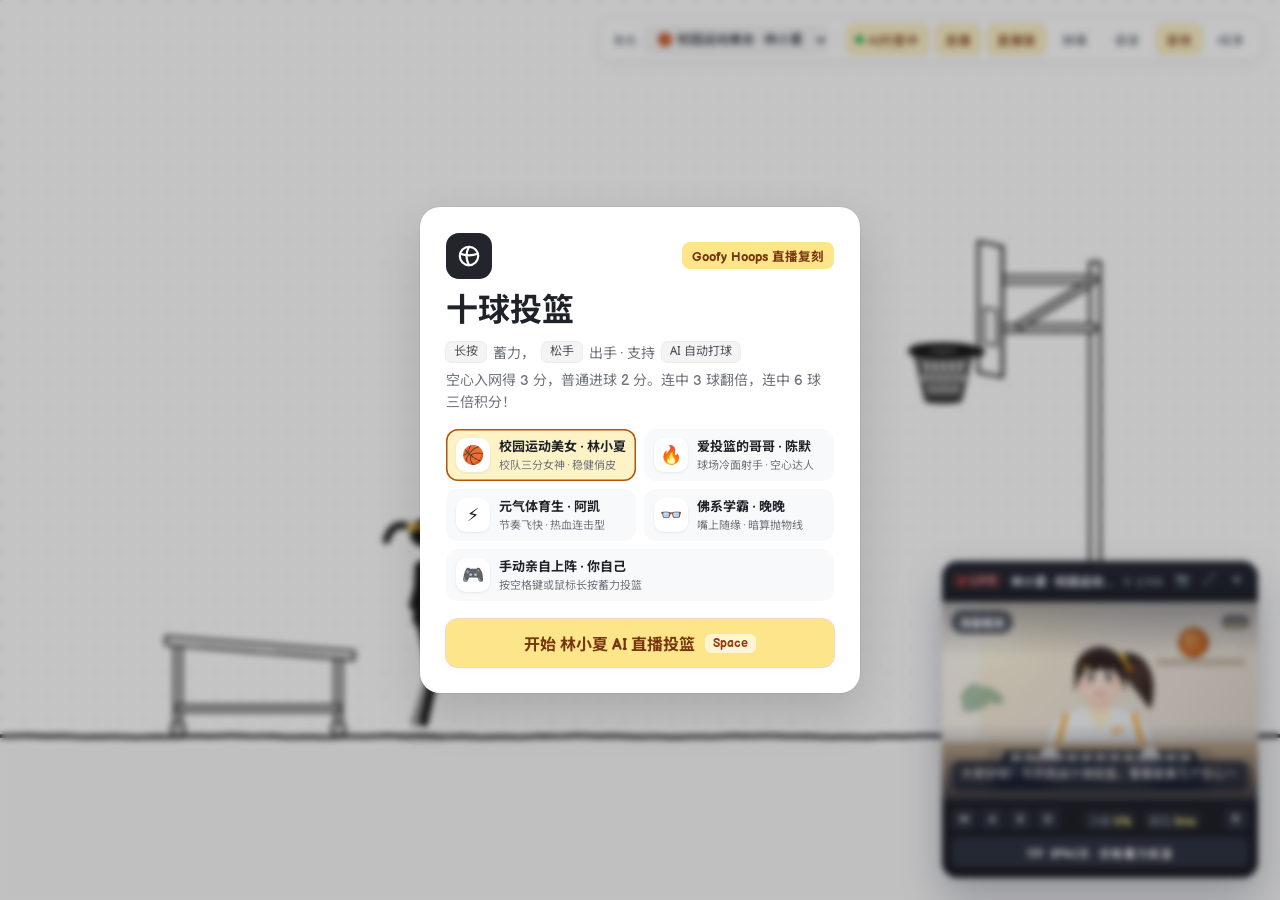
==== index.html @ b35b6730 "feat: add Ten Balls AI Live Studio basketball game remake" ====
<!doctype html>
<html lang="zh-CN">
<head>
<meta charset="utf-8">
<meta name="viewport" content="width=device-width,initial-scale=1,maximum-scale=1,user-scalable=no,viewport-fit=cover">
<title>十球投篮 · AI 直播间版 (Goofy Hoops Studio)</title>
<meta name="description" content="复刻 Goofy Fish Ten Balls 投篮游戏，内置校园运动美女、爱投篮的哥哥等 AI 角色自动游玩投篮，搭配直播小窗、键盘操作模拟与弹幕互动。">
<link rel="preconnect" href="https://fonts.googleapis.com">
<link rel="preconnect" href="https://fonts.gstatic.com" crossorigin>
<link href="https://fonts.googleapis.com/css2?family=Balsamiq+Sans:wght@400;700&family=Noto+Sans+SC:wght@400;500;700;900&display=swap" rel="stylesheet">
<link rel="stylesheet" href="styles.css">
</head>
<body>
<canvas id="gameCanvas" aria-label="十球投篮游戏画布"></canvas>

<!-- 弹幕层 -->
<div id="danmakuLayer" aria-hidden="true"></div>

<!-- 左上角计分板（致敬 Goofy Fish Ten Balls 极简手绘风格） -->
<header id="hud" class="hidden">
  <div class="board panel">
    <div class="tally">
      <div class="stat">
        <div id="score">0</div>
        <div class="label">得分</div>
      </div>
      <div class="stat">
        <div id="best">0</div>
        <div class="label">最高分</div>
      </div>
      <div class="stat stat-persona">
        <div id="hudPersonaName">林小夏</div>
        <div class="label" id="hudModeTag">AI 自动投篮</div>
      </div>
    </div>
    <div class="ballrow">
      <div id="tracker"></div>
      <div class="ballrow-meta">
        <span class="label" id="ballLabel">第 1 / 10 球</span>
        <span class="label" id="aiTargetHint"></span>
      </div>
    </div>
  </div>
  <div id="streak"></div>
</header>

<!-- 顶部右侧 直播与角色控制条 -->
<nav id="topControls" aria-label="直播与角色控制">
  <div class="control-pill panel">
    <label class="ctrl-group" title="切换场上角色 / AI人格">
      <span class="ctrl-label">角色</span>
      <select id="personaSelect" aria-label="选择角色">
        <option value="campus_girl">🏀 校园运动美女 · 林小夏</option>
        <option value="basketball_bro">🔥 爱投篮的哥哥 · 陈默</option>
        <option value="sports_boy">⚡ 元气体育生 · 阿凯</option>
        <option value="chill_scholar">👓 佛系学霸 · 晚晚</option>
        <option value="human">🎮 我自己玩（手动）</option>
      </select>
    </label>
    <div class="ctrl-divider"></div>
    <button class="ctrl-btn active" id="btnAutoPlay" title="切换 AI 自动游玩 / 手动接管">
      <span class="dot-ind"></span>
      <span id="autoPlayText">AI托管中</span>
    </button>
    <button class="ctrl-btn active" id="btnAutoLoop" title="一轮结束后自动开启下一轮（适合直播挂机）">
      连播
    </button>
    <button class="ctrl-btn active" id="btnPipToggle" title="显示/隐藏主播直播小窗">
      直播窗
    </button>
    <button class="ctrl-btn" id="btnDanmakuToggle" title="开启/关闭弹幕聊天">
      弹幕
    </button>
    <button class="ctrl-btn" id="btnTtsToggle" title="开启/关闭主播语音播报">
      语音
    </button>
    <button class="ctrl-btn active" id="btnSoundToggle" title="开启/关闭游戏与机械键盘音效">
      音效
    </button>
    <button class="ctrl-btn" id="btnStreamMode" title="一键进入/退出 OBS 纯净直播布局">
      纯净
    </button>
  </div>
</nav>

<!-- 底部操作提示 -->
<div id="hint" class="hidden">
  <span id="hintText">长按蓄力，松手投篮</span>
  <span class="kbd-only">或按</span>
  <kbd class="kbd-only">Space</kbd>
</div>

<!-- 主播直播小窗（可拖拽、可调大小，显示校园运动真人美女操作键盘模拟玩游戏） -->
<aside id="streamerPip" class="pip-window" aria-label="AI主播直播小窗">
  <div class="pip-header" id="pipDragHandle">
    <div class="pip-live-badge">
      <span class="live-dot"></span>
      <span>LIVE</span>
    </div>
    <div class="pip-title-wrap">
      <span class="pip-name" id="pipName">林小夏 · 校园运动直播间</span>
      <span class="pip-viewers" id="pipViewers">👁 2,418</span>
    </div>
    <div class="pip-actions">
      <button class="pip-icon-btn" id="pipUploadBtn" title="上传自定义真人主播照片">📷</button>
      <button class="pip-icon-btn" id="pipSizeBtn" title="切换小窗大小">⤢</button>
      <button class="pip-icon-btn" id="pipCloseBtn" title="收起小窗">✕</button>
    </div>
    <input type="file" id="pipPhotoInput" accept="image/*" hidden>
  </div>

  <!-- 摄像头画面区域 -->
  <div class="pip-viewport" id="pipViewport">
    <!-- 实时照片层（多表情/动作帧切换） -->
    <div class="cam-stage" id="camStage" data-state="idle">
      <img id="camImgIdle" class="cam-frame active" alt="主播待机操作键盘画面">
      <img id="camImgPress" class="cam-frame" alt="主播专注按空格蓄力画面">
      <img id="camImgCheer" class="cam-frame" alt="主播进球欢呼画面">
      <img id="camImgMiss" class="cam-frame" alt="主播失误表情画面">
      <!-- 当图片加载中或用户切换无图角色时的实时高精度拟真摄像头画布 -->
      <canvas id="camFallbackCanvas" class="cam-fallback"></canvas>

      <!-- 镜头自然景深微光 & 顶部状态条 -->
      <div class="cam-vignette"></div>
      <div class="cam-top-overlay">
        <span class="cam-status-chip" id="camActionChip">准备瞄准</span>
        <div class="audio-bars" id="audioBars" aria-hidden="true">
          <span></span><span></span><span></span><span></span>
        </div>
      </div>

      <!-- 主播实时字幕气泡 -->
      <div class="cam-subtitle" id="camSubtitle">
        大家好呀！今天挑战十球投篮，看看能拿几个空心～
      </div>
    </div>
  </div>

  <!-- 迷你机械键盘实况显示器（同步显示主播按压空格键操作） -->
  <div class="pip-keyboard-deck">
    <div class="kb-top-row">
      <div class="kb-cluster">
        <span class="mini-key" id="mkW">W</span>
        <span class="mini-key" id="mkA">A</span>
        <span class="mini-key" id="mkS">S</span>
        <span class="mini-key" id="mkD">D</span>
      </div>
      <div class="kb-telemetry">
        <span class="kb-meter-pill">
          力度 <strong id="kbPowerVal">0%</strong>
        </span>
        <span class="kb-meter-pill">
          按压 <strong id="kbHoldVal">0ms</strong>
        </span>
      </div>
      <span class="mini-key mini-key-r" id="mkR" title="重开快捷键">R</span>
    </div>

    <div class="kb-space-wrap">
      <div class="mini-spacebar" id="mkSpace">
        <div class="space-fill" id="kbSpaceFill"></div>
        <div class="space-label">
          <span class="space-icon">⌨</span>
          <span id="kbSpaceText">SPACE · 空格蓄力投篮</span>
        </div>
      </div>
    </div>
  </div>
</aside>

<!-- 直播间弹幕聊天面板（可展开/收起） -->
<section id="chatPanel" class="chat-panel panel collapsed" aria-label="直播间弹幕互动">
  <div class="chat-header">
    <span>💬 直播间互动</span>
    <span class="chat-count" id="chatHotTag">热度 9.8w</span>
  </div>
  <div class="chat-messages" id="chatMessages"></div>
  <form class="chat-form" id="chatForm">
    <input type="text" id="chatInput" placeholder="发条弹幕给主播打气..." maxlength="40" autocomplete="off">
    <button type="submit">发送</button>
  </form>
</section>

<!-- 纯净模式下右上角低调退出按钮 -->
<button id="exitStreamBtn" class="panel" title="退出纯净直播模式">退出纯净模式</button>

<!-- 开始 / 结算弹窗 -->
<div id="overlay" class="on">
  <div class="card show" id="startCard">
    <div class="card-head-row">
      <div class="logo">
        <svg viewBox="0 0 24 24" fill="none" stroke="#fff" stroke-width="2" stroke-linecap="round">
          <circle cx="12" cy="12" r="8.5"/>
          <path d="M3.8 10c5.2 1.8 11.2 1.8 16.4 0"/>
          <path d="M12 3.5c-2.8 5.2-2.8 11.8 0 17"/>
        </svg>
      </div>
      <span class="chip">Goofy Hoops 直播复刻</span>
    </div>
    <h1 class="title">十球投篮</h1>
    <div class="keys"><kbd>长按</kbd> 蓄力，<kbd>松手</kbd> 出手 · 支持 <kbd>AI 自动打球</kbd></div>
    <p class="tag">空心入网得 3 分，普通进球 2 分。连中 3 球翻倍，连中 6 球三倍积分！</p>

    <div class="persona-grid" id="startPersonaGrid"></div>

    <div class="actions">
      <button class="btn primary" id="playBtn">
        <span id="playBtnText">开始 AI 直播投篮</span>
        <kbd class="kbd-only">Space</kbd>
      </button>
    </div>
    <div class="foot" id="startFoot"></div>
  </div>

  <div class="card" id="endCard">
    <div class="row">
      <div class="label" id="endRoundTitle">本轮结束</div>
      <span class="chip" id="endChip" style="display:none">新纪录</span>
    </div>
    <div class="result">
      <div>
        <span id="endScore">0</span>
        <div class="label">总得分</div>
      </div>
      <div>
        <div id="stAcc">0%</div>
        <div class="label">命中率</div>
      </div>
      <div>
        <div id="stSwish">0</div>
        <div class="label">空心</div>
      </div>
    </div>
    <div class="shots" id="endShots"></div>
    <div class="end-comment" id="endComment"></div>
    <div class="actions">
      <button class="btn primary" id="againBtn">
        <span id="againBtnText">再来一轮</span>
        <kbd class="kbd-only">Space</kbd>
      </button>
      <button class="btn ghost" id="shareBtn" aria-label="下载战绩海报" title="下载战绩海报">
        <svg viewBox="0 0 24 24" fill="none" stroke="currentColor" stroke-width="2" stroke-linecap="round" stroke-linejoin="round">
          <path d="M12 3v12"/><path d="m7 10 5 5 5-5"/><path d="M5 21h14"/>
        </svg>
      </button>
    </div>
    <div class="foot" id="endFoot"></div>
  </div>
</div>

<div id="toast"></div>

<script type="module" src="js/main.js"></script>
</body>
</html>
---- styles.css ----
:root {
  --paper: #ffffff;
  --card: #ffffff;
  --ink: #1f2329;
  --muted: #6e737b;
  --soft: #9ca3af;
  --faint: #d4d4d4;
  --line: #ededed;
  --dot: rgba(31, 41, 55, 0.13);
  --chip: #f4f4f5;
  --ring: rgba(0, 0, 0, 0.07);
  --butter: #fde68a;
  --butter-hi: #fcd34d;
  --butter-soft: #fef3c7;
  --umber: #78350f;
  --amber: #b45309;
  --live-red: #ef4444;
  --pip-bg: #15171c;
  --pip-surface: #1e2128;
  --pip-border: rgba(255, 255, 255, 0.1);
  --font: 'Balsamiq Sans', 'Noto Sans SC', ui-rounded, system-ui, -apple-system, sans-serif;
}

* {
  box-sizing: border-box;
}

html, body {
  margin: 0;
  height: 100%;
  color: var(--ink);
  overflow: hidden;
  background-color: var(--paper);
  background-image: radial-gradient(circle, var(--dot) 0.85px, transparent 1px);
  background-size: 24px 24px;
  background-position: 12px 12px;
  touch-action: none;
  user-select: none;
  -webkit-user-select: none;
  -webkit-tap-highlight-color: transparent;
  font-family: var(--font);
  font-weight: 400;
}

h1, b, strong {
  font-weight: 700;
}

#gameCanvas {
  position: fixed;
  inset: 0;
  width: 100%;
  height: 100%;
  display: block;
  cursor: pointer;
}

button, select, input {
  font: inherit;
  color: inherit;
  border: 0;
  background: none;
  outline: none;
}

button {
  cursor: pointer;
  padding: 0;
}

.panel {
  background: rgba(255, 255, 255, 0.94);
  backdrop-filter: blur(10px);
  -webkit-backdrop-filter: blur(10px);
  border-radius: 14px;
  box-shadow: 0 0 0 1px var(--ring), 0 4px 14px rgba(0, 0, 0, 0.05), 0 1px 2px rgba(0, 0, 0, 0.03);
}

.label {
  font-size: 12.5px;
  color: var(--muted);
  line-height: 1.25;
}

/* ==================== HUD ==================== */
#hud {
  position: fixed;
  left: 0;
  top: 0;
  z-index: 8;
  padding: calc(env(safe-area-inset-top, 0px) + 18px) 0 0 max(18px, env(safe-area-inset-left, 0px));
  display: flex;
  flex-direction: column;
  align-items: flex-start;
  gap: 10px;
  pointer-events: none;
  transition: opacity 0.35s ease;
}

#hud.hidden {
  opacity: 0;
}

.board {
  padding: 14px 18px;
  display: grid;
  gap: 12px;
}

.tally {
  display: flex;
  align-items: flex-end;
  gap: 24px;
}

.stat .label {
  margin-top: 5px;
}

#score {
  font-size: 44px;
  font-weight: 700;
  line-height: 0.85;
  font-variant-numeric: tabular-nums;
  display: inline-block;
  transform-origin: left bottom;
}

#score.bump {
  animation: bump 0.35s ease;
}

@keyframes bump {
  0% { transform: scale(1); }
  35% { transform: scale(1.14); }
  100% { transform: scale(1); }
}

#best {
  font-size: 22px;
  font-weight: 700;
  line-height: 1;
  font-variant-numeric: tabular-nums;
  color: var(--muted);
}

.stat-persona {
  padding-left: 16px;
  border-left: 1px solid var(--line);
}

#hudPersonaName {
  font-size: 16px;
  font-weight: 700;
  line-height: 1.1;
  color: var(--ink);
}

.ballrow {
  display: grid;
  gap: 7px;
  padding-top: 11px;
  border-top: 1px solid var(--line);
}

.ballrow-meta {
  display: flex;
  justify-content: space-between;
  align-items: center;
  gap: 12px;
}

#tracker {
  display: flex;
  gap: 7px;
}

.dot {
  width: 15px;
  height: 15px;
  border-radius: 50%;
  border: 1.5px solid var(--faint);
  position: relative;
  transition: background 0.2s, border-color 0.2s, transform 0.2s;
}

.dot.next {
  border-color: var(--ink);
  animation: pulse 1.2s ease-in-out infinite;
}

.dot.fly {
  background: var(--faint);
  border-color: var(--faint);
}

.dot.made {
  background: var(--ink);
  border-color: var(--ink);
}

.dot.swish {
  background: var(--butter-hi);
  border-color: var(--amber);
}

.dot.miss {
  border-color: #e4e4e4;
}

.dot.miss::after {
  content: '';
  position: absolute;
  left: 50%;
  top: 50%;
  width: 9px;
  height: 1.5px;
  background: var(--faint);
  transform: translate(-50%, -50%) rotate(-45deg);
  border-radius: 2px;
}

@keyframes pulse {
  50% { transform: scale(1.22); }
}

#ballLabel {
  font-variant-numeric: tabular-nums;
}

#aiTargetHint {
  color: var(--amber);
  font-size: 11.5px;
}

#streak {
  font-size: 13.5px;
  font-weight: 700;
  color: var(--amber);
  background: var(--butter-soft);
  border-radius: 9px;
  padding: 5px 11px;
  box-shadow: 0 0 0 1px rgba(180, 83, 9, 0.16);
  white-space: nowrap;
  opacity: 0;
  transform: translateY(-4px);
  transition: opacity 0.25s, transform 0.25s;
}

#streak.on {
  opacity: 1;
  transform: none;
}

/* ==================== Top Control Bar ==================== */
#topControls {
  position: fixed;
  top: calc(env(safe-area-inset-top, 0px) + 18px);
  right: max(18px, env(safe-area-inset-right, 0px));
  z-index: 15;
  transition: opacity 0.3s, transform 0.3s;
}

.control-pill {
  display: flex;
  align-items: center;
  gap: 6px;
  padding: 6px 8px;
  flex-wrap: wrap;
  max-width: calc(100vw - 36px);
}

.ctrl-group {
  display: inline-flex;
  align-items: center;
  gap: 6px;
  padding-left: 6px;
}

.ctrl-label {
  font-size: 12px;
  color: var(--muted);
}

#personaSelect {
  background: var(--chip);
  border-radius: 8px;
  padding: 6px 10px;
  font-size: 13px;
  font-weight: 500;
  cursor: pointer;
  max-width: 200px;
  transition: background 0.15s;
}

#personaSelect:hover {
  background: #eaecef;
}

.ctrl-divider {
  width: 1px;
  height: 20px;
  background: var(--line);
  margin: 0 2px;
}

.ctrl-btn {
  display: inline-flex;
  align-items: center;
  gap: 5px;
  height: 31px;
  padding: 0 10px;
  border-radius: 8px;
  font-size: 12.5px;
  font-weight: 500;
  color: var(--muted);
  background: transparent;
  transition: background 0.16s, color 0.16s, transform 0.12s;
}

.ctrl-btn:hover {
  background: var(--chip);
  color: var(--ink);
}

.ctrl-btn:active {
  transform: scale(0.96);
}

.ctrl-btn.active {
  background: var(--butter-soft);
  color: var(--umber);
  box-shadow: inset 0 0 0 1px rgba(180, 83, 9, 0.18);
}

.dot-ind {
  width: 7px;
  height: 7px;
  border-radius: 50%;
  background: var(--soft);
}

.ctrl-btn.active .dot-ind {
  background: #16a34a;
  box-shadow: 0 0 0 3px rgba(22, 163, 74, 0.18);
}

/* ==================== Streamer Webcam PiP ==================== */
.pip-window {
  position: fixed;
  right: 22px;
  bottom: 22px;
  width: 316px;
  z-index: 18;
  border-radius: 16px;
  background: var(--pip-bg);
  color: #f8fafc;
  box-shadow: 0 18px 42px rgba(15, 23, 42, 0.28), 0 0 0 1px rgba(255, 255, 255, 0.08);
  overflow: hidden;
  transition: width 0.24s cubic-bezier(0.2, 0.9, 0.3, 1), opacity 0.25s, transform 0.25s;
}

.pip-window.size-sm {
  width: 256px;
}

.pip-window.size-lg {
  width: 386px;
}

.pip-window.hidden {
  opacity: 0;
  pointer-events: none;
  transform: translateY(18px) scale(0.96);
}

.pip-header {
  display: flex;
  align-items: center;
  gap: 8px;
  padding: 8px 10px;
  background: linear-gradient(180deg, #21252e 0%, #191c24 100%);
  border-bottom: 1px solid var(--pip-border);
  cursor: grab;
}

.pip-header:active {
  cursor: grabbing;
}

.pip-live-badge {
  display: inline-flex;
  align-items: center;
  gap: 5px;
  padding: 2px 7px;
  border-radius: 6px;
  background: rgba(239, 68, 68, 0.18);
  color: #fca5a5;
  font-size: 10.5px;
  font-weight: 700;
  letter-spacing: 0.6px;
  flex: none;
}

.live-dot {
  width: 6px;
  height: 6px;
  border-radius: 50%;
  background: var(--live-red);
  animation: liveBlink 1.4s ease-in-out infinite;
}

@keyframes liveBlink {
  0%, 100% { opacity: 1; }
  50% { opacity: 0.3; }
}

.pip-title-wrap {
  display: flex;
  align-items: baseline;
  justify-content: space-between;
  gap: 6px;
  min-width: 0;
  flex: 1;
}

.pip-name {
  font-size: 12px;
  font-weight: 700;
  color: #f1f5f9;
  white-space: nowrap;
  overflow: hidden;
  text-overflow: ellipsis;
}

.pip-viewers {
  font-size: 11px;
  color: #94a3b8;
  font-variant-numeric: tabular-nums;
  flex: none;
}

.pip-actions {
  display: flex;
  align-items: center;
  gap: 3px;
}

.pip-icon-btn {
  width: 24px;
  height: 24px;
  border-radius: 6px;
  display: grid;
  place-items: center;
  font-size: 12px;
  color: #cbd5e1;
  transition: background 0.15s, color 0.15s;
}

.pip-icon-btn:hover {
  background: rgba(255, 255, 255, 0.12);
  color: #ffffff;
}

.pip-viewport {
  position: relative;
  width: 100%;
  aspect-ratio: 16 / 10;
  background: #0f1117;
  overflow: hidden;
}

.cam-stage {
  position: relative;
  width: 100%;
  height: 100%;
  overflow: hidden;
  transform-origin: center 55%;
  transition: transform 0.24s cubic-bezier(0.22, 1, 0.36, 1), filter 0.2s;
}

/* Webcam natural subtle motions per action state */
.cam-stage[data-state="idle"] {
  animation: camBreathe 3.8s ease-in-out infinite;
}

.cam-stage[data-state="press"] {
  transform: scale(1.045) translateY(3px);
  filter: contrast(1.03) saturate(1.04);
}

.cam-stage[data-state="cheer"] {
  animation: camCheer 0.55s ease-out;
  filter: brightness(1.06) saturate(1.08);
}

.cam-stage[data-state="miss"] {
  animation: camOops 0.45s ease-out;
}

@keyframes camBreathe {
  0%, 100% { transform: scale(1.01) translateY(0px); }
  50% { transform: scale(1.022) translateY(-1.8px); }
}

@keyframes camCheer {
  0% { transform: scale(1.03) translateY(0); }
  35% { transform: scale(1.07) translateY(-5px); }
  70% { transform: scale(1.02) translateY(1px); }
  100% { transform: scale(1.03) translateY(0); }
}

@keyframes camOops {
  0% { transform: translateX(0) rotate(0deg); }
  25% { transform: translateX(-4px) rotate(-0.8deg); }
  65% { transform: translateX(3px) rotate(0.6deg); }
  100% { transform: translateX(0) rotate(0deg); }
}

.cam-frame {
  position: absolute;
  inset: 0;
  width: 100%;
  height: 100%;
  object-fit: cover;
  object-position: center 22%;
  opacity: 0;
  transition: opacity 0.2s ease;
  pointer-events: none;
}

.cam-frame.active {
  opacity: 1;
}

.cam-fallback {
  position: absolute;
  inset: 0;
  width: 100%;
  height: 100%;
  display: block;
}

.cam-stage.has-photo .cam-fallback {
  display: none;
}

.cam-vignette {
  position: absolute;
  inset: 0;
  background:
    linear-gradient(180deg, rgba(15, 23, 42, 0.36) 0%, transparent 28%, transparent 62%, rgba(15, 23, 42, 0.78) 100%);
  pointer-events: none;
}

.cam-top-overlay {
  position: absolute;
  top: 8px;
  left: 9px;
  right: 9px;
  display: flex;
  align-items: center;
  justify-content: space-between;
  pointer-events: none;
}

.cam-status-chip {
  font-size: 11px;
  font-weight: 700;
  padding: 3px 8px;
  border-radius: 999px;
  background: rgba(15, 23, 42, 0.65);
  backdrop-filter: blur(6px);
  color: #f8fafc;
  border: 1px solid rgba(255, 255, 255, 0.14);
  transition: background 0.2s, color 0.2s;
}

.cam-status-chip.holding {
  background: rgba(252, 211, 77, 0.92);
  color: #451a03;
  border-color: rgba(245, 158, 11, 0.5);
}

.cam-status-chip.cheer {
  background: rgba(34, 197, 94, 0.9);
  color: #052e16;
}

.cam-status-chip.miss {
  background: rgba(239, 68, 68, 0.85);
  color: #ffffff;
}

.audio-bars {
  display: flex;
  align-items: flex-end;
  gap: 2.5px;
  height: 14px;
  padding: 2px 5px;
  border-radius: 6px;
  background: rgba(15, 23, 42, 0.52);
}

.audio-bars span {
  width: 2.5px;
  height: 4px;
  border-radius: 2px;
  background: #fcd34d;
  transition: height 0.12s ease;
}

.audio-bars.talking span:nth-child(1) { animation: barEq 0.45s ease-in-out infinite alternate; }
.audio-bars.talking span:nth-child(2) { animation: barEq 0.35s 0.1s ease-in-out infinite alternate; }
.audio-bars.talking span:nth-child(3) { animation: barEq 0.5s 0.05s ease-in-out infinite alternate; }
.audio-bars.talking span:nth-child(4) { animation: barEq 0.4s 0.16s ease-in-out infinite alternate; }

@keyframes barEq {
  from { height: 3px; }
  to { height: 11px; }
}

.cam-subtitle {
  position: absolute;
  left: 9px;
  right: 9px;
  bottom: 8px;
  font-size: 12px;
  line-height: 1.38;
  color: #ffffff;
  background: rgba(15, 23, 42, 0.68);
  backdrop-filter: blur(6px);
  padding: 6px 9px;
  border-radius: 9px;
  border: 1px solid rgba(255, 255, 255, 0.1);
  text-shadow: 0 1px 2px rgba(0, 0, 0, 0.45);
  transition: transform 0.2s ease, opacity 0.2s ease;
}

.cam-subtitle.pop {
  animation: subPop 0.24s ease-out;
}

@keyframes subPop {
  0% { transform: translateY(4px); opacity: 0.5; }
  100% { transform: translateY(0); opacity: 1; }
}

/* ==================== Mechanical Keyboard Deck inside PiP ==================== */
.pip-keyboard-deck {
  padding: 9px 10px 10px;
  background: #181b22;
  border-top: 1px solid var(--pip-border);
  display: grid;
  gap: 7px;
}

.kb-top-row {
  display: flex;
  align-items: center;
  justify-content: space-between;
  gap: 6px;
}

.kb-cluster {
  display: flex;
  gap: 4px;
}

.mini-key {
  min-width: 24px;
  height: 22px;
  padding: 0 5px;
  border-radius: 5px;
  background: #272b36;
  color: #cbd5e1;
  font-size: 10.5px;
  font-weight: 700;
  display: inline-flex;
  align-items: center;
  justify-content: center;
  box-shadow: 0 2px 0 #0f1116, inset 0 1px 0 rgba(255, 255, 255, 0.08);
  transition: transform 0.06s, background 0.08s, box-shadow 0.06s, color 0.08s;
}

.mini-key.pressed {
  transform: translateY(2px);
  background: #fcd34d;
  color: #451a03;
  box-shadow: 0 0 0 #0f1116, 0 0 10px rgba(252, 211, 77, 0.45);
}

.kb-telemetry {
  display: flex;
  align-items: center;
  gap: 6px;
  font-size: 11px;
  color: #94a3b8;
  font-variant-numeric: tabular-nums;
}

.kb-meter-pill {
  background: rgba(255, 255, 255, 0.05);
  padding: 2px 6px;
  border-radius: 5px;
}

.kb-meter-pill strong {
  color: #fde68a;
  font-weight: 700;
}

.kb-space-wrap {
  perspective: 400px;
}

.mini-spacebar {
  position: relative;
  height: 30px;
  border-radius: 7px;
  background: #2a2f3c;
  overflow: hidden;
  box-shadow: 0 3px 0 #0c0e13, inset 0 1px 0 rgba(255, 255, 255, 0.12);
  transition: transform 0.06s ease, box-shadow 0.06s ease, background 0.08s;
  display: flex;
  align-items: center;
  justify-content: center;
}

.mini-spacebar.pressed {
  transform: translateY(3px);
  box-shadow: 0 0 0 #0c0e13, 0 0 14px rgba(252, 211, 77, 0.42);
  background: #353b4a;
}

.space-fill {
  position: absolute;
  left: 0;
  top: 0;
  bottom: 0;
  width: 0%;
  background: linear-gradient(90deg, #f59e0b 0%, #fcd34d 100%);
  opacity: 0.88;
  transition: width 0.04s linear;
}

.space-label {
  position: relative;
  z-index: 1;
  display: flex;
  align-items: center;
  gap: 6px;
  font-size: 11.5px;
  font-weight: 700;
  letter-spacing: 0.4px;
  color: #f8fafc;
  text-shadow: 0 1px 2px rgba(0, 0, 0, 0.45);
}

.mini-spacebar.pressed .space-label {
  color: #ffffff;
}

/* ==================== Danmaku & Chat Panel ==================== */
#danmakuLayer {
  position: fixed;
  inset: 0;
  pointer-events: none;
  overflow: hidden;
  z-index: 7;
}

.dm-item {
  position: absolute;
  left: 100%;
  white-space: nowrap;
  font-size: 15px;
  font-weight: 700;
  color: var(--ink);
  background: rgba(255, 255, 255, 0.85);
  border: 1px solid rgba(31, 35, 41, 0.08);
  padding: 4px 11px;
  border-radius: 999px;
  box-shadow: 0 2px 8px rgba(0, 0, 0, 0.05);
  will-change: transform;
  animation: dmFly linear forwards;
}

.dm-item.hot {
  background: var(--butter-soft);
  color: var(--umber);
  border-color: rgba(180, 83, 9, 0.22);
}

.dm-item.user {
  background: #1f2329;
  color: #fde68a;
  border-color: #1f2329;
}

@keyframes dmFly {
  from { transform: translateX(0); }
  to { transform: translateX(calc(-100vw - 120%)); }
}

.chat-panel {
  position: fixed;
  left: 18px;
  bottom: 18px;
  width: 280px;
  z-index: 14;
  display: flex;
  flex-direction: column;
  overflow: hidden;
  transition: opacity 0.25s, transform 0.25s;
}

.chat-panel.collapsed {
  opacity: 0;
  pointer-events: none;
  transform: translateY(16px);
}

.chat-header {
  display: flex;
  justify-content: space-between;
  align-items: center;
  padding: 9px 12px;
  font-size: 12.5px;
  font-weight: 700;
  border-bottom: 1px solid var(--line);
}

.chat-count {
  font-size: 11px;
  font-weight: 500;
  color: var(--amber);
  background: var(--butter-soft);
  padding: 2px 7px;
  border-radius: 6px;
}

.chat-messages {
  height: 150px;
  overflow-y: auto;
  padding: 8px 11px;
  display: flex;
  flex-direction: column;
  gap: 5px;
  font-size: 12px;
  line-height: 1.4;
}

.chat-msg {
  color: var(--ink);
  word-break: break-word;
}

.chat-msg .u {
  font-weight: 700;
  color: var(--amber);
  margin-right: 5px;
}

.chat-msg.me .u {
  color: #2563eb;
}

.chat-form {
  display: flex;
  gap: 6px;
  padding: 7px 8px;
  border-top: 1px solid var(--line);
  background: rgba(248, 250, 252, 0.85);
}

.chat-form input {
  flex: 1;
  background: #ffffff;
  border-radius: 8px;
  padding: 6px 9px;
  font-size: 12px;
  box-shadow: inset 0 0 0 1px rgba(0, 0, 0, 0.08);
}

.chat-form button {
  padding: 0 12px;
  border-radius: 8px;
  background: var(--butter);
  color: var(--umber);
  font-size: 12px;
  font-weight: 700;
}

.chat-form button:hover {
  background: var(--butter-hi);
}

/* ==================== Stream / OBS Clean Mode ==================== */
body.stream-mode #topControls,
body.stream-mode #hint {
  opacity: 0;
  pointer-events: none;
  transform: translateY(-10px);
}

#exitStreamBtn {
  position: fixed;
  top: 16px;
  right: 16px;
  z-index: 25;
  padding: 7px 12px;
  font-size: 12px;
  color: var(--muted);
  opacity: 0;
  pointer-events: none;
  transition: opacity 0.25s;
}

body.stream-mode #exitStreamBtn {
  opacity: 0.35;
  pointer-events: auto;
}

body.stream-mode #exitStreamBtn:hover {
  opacity: 1;
  color: var(--ink);
}

/* ==================== Hint ==================== */
#hint {
  position: fixed;
  left: 50%;
  bottom: calc(env(safe-area-inset-bottom, 0px) + 24px);
  transform: translateX(-50%);
  font-size: 14px;
  color: var(--muted);
  white-space: nowrap;
  pointer-events: none;
  transition: opacity 0.4s;
  display: flex;
  align-items: center;
  gap: 8px;
  z-index: 8;
}

#hint.hidden {
  opacity: 0;
}

kbd {
  font: inherit;
  font-size: 12px;
  color: #52525b;
  background: var(--chip);
  box-shadow: 0 0 0 1px rgba(0, 0, 0, 0.08);
  border-radius: 6px;
  padding: 2px 8px;
  line-height: 1.3;
}

@media (hover: none) {
  .kbd-only { display: none; }
}

/* ==================== Start & End Overlay ==================== */
#overlay {
  position: fixed;
  inset: 0;
  z-index: 30;
  display: grid;
  place-items: center;
  padding: 20px;
  background: rgba(20, 22, 26, 0.25);
  backdrop-filter: blur(3px);
  opacity: 0;
  pointer-events: none;
  transition: opacity 0.3s ease;
  overflow-y: auto;
}

#overlay.on {
  opacity: 1;
  pointer-events: auto;
}

.card {
  width: min(440px, 100%);
  background: var(--card);
  border-radius: 20px;
  padding: 26px;
  box-shadow: 0 20px 50px rgba(0, 0, 0, 0.14), 0 0 0 1px rgba(0, 0, 0, 0.05);
  transform: translateY(12px);
  transition: transform 0.35s cubic-bezier(0.2, 0.9, 0.3, 1);
  display: none;
}

#overlay.on .card.show {
  transform: none;
}

.card.show {
  display: block;
}

.card-head-row {
  display: flex;
  align-items: center;
  justify-content: space-between;
  margin-bottom: 16px;
}

.row {
  display: flex;
  justify-content: space-between;
  align-items: center;
  gap: 10px;
}

.logo {
  width: 46px;
  height: 46px;
  border-radius: 13px;
  background: #22252b;
  display: grid;
  place-items: center;
}

.logo svg {
  width: 26px;
  height: 26px;
}

.title {
  font-size: 32px;
  line-height: 1.05;
  margin: 0;
}

.keys {
  display: flex;
  flex-wrap: wrap;
  align-items: center;
  gap: 7px;
  color: var(--muted);
  font-size: 14px;
  margin: 14px 0 8px;
}

.tag {
  color: var(--muted);
  font-size: 14px;
  line-height: 1.55;
  margin: 0 0 16px;
}

.chip {
  display: inline-flex;
  align-items: center;
  font-size: 12.5px;
  font-weight: 700;
  padding: 4px 10px;
  border-radius: 8px;
  background: var(--butter);
  color: var(--umber);
  white-space: nowrap;
}

/* Persona Picker Grid inside Start Modal */
.persona-grid {
  display: grid;
  grid-template-columns: repeat(2, 1fr);
  gap: 8px;
  margin-bottom: 18px;
}

.p-card {
  display: flex;
  align-items: center;
  gap: 9px;
  padding: 9px 10px;
  border-radius: 12px;
  background: #f8f9fa;
  box-shadow: inset 0 0 0 1.5px transparent;
  text-align: left;
  transition: background 0.16s, box-shadow 0.16s, transform 0.12s;
}

.p-card:hover {
  background: #f1f3f5;
}

.p-card.selected {
  background: var(--butter-soft);
  box-shadow: inset 0 0 0 1.5px var(--amber);
}

.p-card.full-span {
  grid-column: span 2;
}

.p-avatar {
  width: 34px;
  height: 34px;
  border-radius: 10px;
  background: #ffffff;
  display: grid;
  place-items: center;
  font-size: 18px;
  box-shadow: 0 1px 3px rgba(0, 0, 0, 0.08);
  flex: none;
  overflow: hidden;
}

.p-avatar img {
  width: 100%;
  height: 100%;
  object-fit: cover;
}

.p-info {
  min-width: 0;
}

.p-name {
  font-size: 13px;
  font-weight: 700;
  color: var(--ink);
  line-height: 1.25;
}

.p-desc {
  font-size: 11px;
  color: var(--muted);
  white-space: nowrap;
  overflow: hidden;
  text-overflow: ellipsis;
}

.actions {
  display: flex;
  gap: 10px;
}

.btn {
  display: flex;
  align-items: center;
  justify-content: center;
  gap: 10px;
  height: 48px;
  border-radius: 12px;
  font-size: 16px;
  font-weight: 700;
  transition: transform 0.12s, background 0.2s, opacity 0.2s;
}

.btn:active {
  transform: scale(0.98);
}

.btn.primary {
  flex: 1;
  background: var(--butter);
  color: var(--umber);
  box-shadow: 0 0 0 1px rgba(180, 83, 9, 0.2), 0 2px 8px rgba(0, 0, 0, 0.04);
}

.btn.primary kbd {
  background: rgba(255, 255, 255, 0.62);
  color: #92400e;
  box-shadow: none;
}

.btn.ghost {
  width: 48px;
  flex: none;
  background: var(--chip);
  color: var(--ink);
  box-shadow: 0 0 0 1px rgba(0, 0, 0, 0.06);
}

.btn.primary:hover {
  background: var(--butter-hi);
}

.btn.ghost:hover {
  background: #e8eaed;
}

.btn svg {
  width: 19px;
  height: 19px;
}

.foot {
  text-align: center;
  color: var(--soft);
  font-size: 12.5px;
  line-height: 1.5;
  font-variant-numeric: tabular-nums;
  margin-top: 16px;
}

.foot:empty {
  display: none;
}

.result {
  display: flex;
  align-items: flex-end;
  gap: 28px;
  margin: 18px 0 20px;
}

.result .label {
  margin-top: 6px;
}

#endScore {
  font-size: 66px;
  font-weight: 700;
  line-height: 0.85;
  font-variant-numeric: tabular-nums;
  display: block;
}

#stAcc, #stSwish {
  font-size: 28px;
  font-weight: 700;
  line-height: 0.95;
  font-variant-numeric: tabular-nums;
}

.shots {
  display: flex;
  justify-content: space-between;
  margin-bottom: 16px;
}

.shots .dot {
  width: 18px;
  height: 18px;
  border-width: 2px;
}

.shots .dot.miss::after {
  width: 10px;
  height: 2px;
}

.end-comment {
  font-size: 13.5px;
  color: var(--umber);
  background: var(--butter-soft);
  border-radius: 10px;
  padding: 9px 12px;
  margin-bottom: 18px;
  line-height: 1.45;
}

#toast {
  position: fixed;
  left: 50%;
  bottom: calc(env(safe-area-inset-bottom, 0px) + 24px);
  transform: translate(-50%, 20px);
  background: #22252b;
  color: #ffffff;
  font-size: 13.5px;
  padding: 9px 16px;
  border-radius: 10px;
  opacity: 0;
  pointer-events: none;
  transition: opacity 0.25s, transform 0.25s;
  white-space: nowrap;
  z-index: 40;
}

#toast.on {
  opacity: 1;
  transform: translate(-50%, 0);
}

/* ==================== Responsive ==================== */
@media (max-width: 720px) {
  .pip-window {
    width: 230px;
    right: 12px;
    bottom: 12px;
  }
  .chat-panel {
    width: 220px;
    left: 12px;
    bottom: 12px;
  }
  #hud {
    padding: 12px 0 0 12px;
  }
  .board {
    padding: 11px 13px;
    gap: 10px;
  }
  #score {
    font-size: 36px;
  }
  .stat-persona {
    display: none;
  }
  #topControls {
    top: 12px;
    right: 12px;
  }
  .ctrl-label, .ctrl-divider {
    display: none;
  }
  #personaSelect {
    max-width: 140px;
    font-size: 12px;
    padding: 5px 7px;
  }
  .ctrl-btn {
    padding: 0 7px;
    font-size: 11.5px;
  }
}
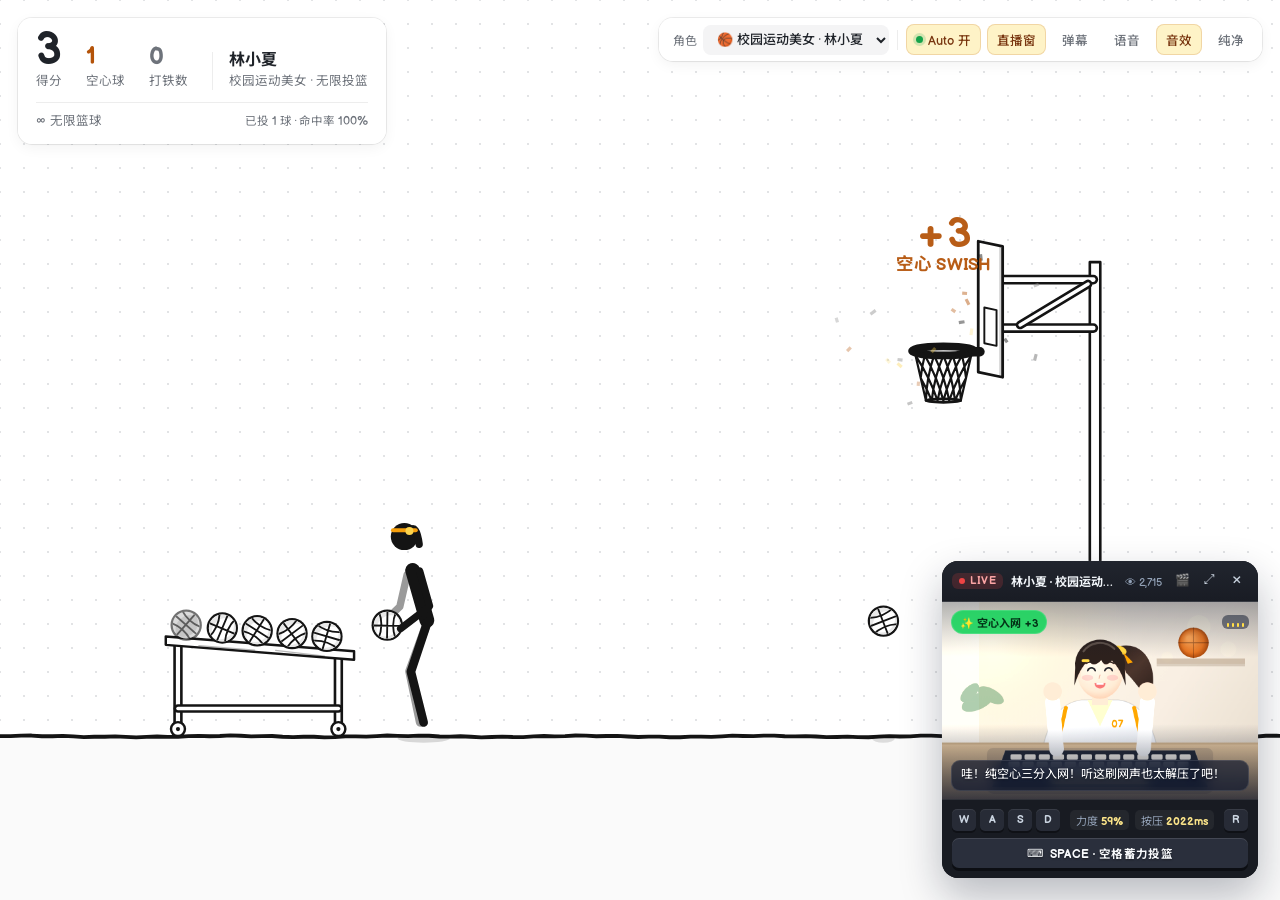
==== commit e17eab71: "feat: add live-action campus streamer video PiP and endless Auto mode" ====
--- a/index.html
+++ b/index.html
@@ -3,8 +3,8 @@
 <head>
 <meta charset="utf-8">
 <meta name="viewport" content="width=device-width,initial-scale=1,maximum-scale=1,user-scalable=no,viewport-fit=cover">
-<title>十球投篮 · AI 直播间版 (Goofy Hoops Studio)</title>
-<meta name="description" content="复刻 Goofy Fish Ten Balls 投篮游戏，内置校园运动美女、爱投篮的哥哥等 AI 角色自动游玩投篮，搭配直播小窗、键盘操作模拟与弹幕互动。">
+<title>十球投篮 · 直播间版 (Goofy Hoops Studio)</title>
+<meta name="description" content="复刻 Goofy Fish Ten Balls 投篮游戏，支持 Auto 无限投篮与手动投篮模式，搭配真人直播小窗、键盘操作模拟与弹幕互动。">
 <link rel="preconnect" href="https://fonts.googleapis.com">
 <link rel="preconnect" href="https://fonts.gstatic.com" crossorigin>
 <link href="https://fonts.googleapis.com/css2?family=Balsamiq+Sans:wght@400;700&family=Noto+Sans+SC:wght@400;500;700;900&display=swap" rel="stylesheet">
@@ -17,27 +17,35 @@
 <div id="danmakuLayer" aria-hidden="true"></div>
 
 <!-- 左上角计分板（致敬 Goofy Fish Ten Balls 极简手绘风格） -->
-<header id="hud" class="hidden">
+<header id="hud" class="endless">
   <div class="board panel">
     <div class="tally">
       <div class="stat">
         <div id="score">0</div>
         <div class="label">得分</div>
       </div>
-      <div class="stat">
+      <div class="stat stat-endless-only">
+        <div id="hudSwish">0</div>
+        <div class="label">空心球</div>
+      </div>
+      <div class="stat stat-endless-only">
+        <div id="hudMiss">0</div>
+        <div class="label">打铁数</div>
+      </div>
+      <div class="stat stat-manual-only">
         <div id="best">0</div>
         <div class="label">最高分</div>
       </div>
       <div class="stat stat-persona">
         <div id="hudPersonaName">林小夏</div>
-        <div class="label" id="hudModeTag">AI 自动投篮</div>
+        <div class="label" id="hudModeTag">Auto 无限投篮</div>
       </div>
     </div>
     <div class="ballrow">
       <div id="tracker"></div>
       <div class="ballrow-meta">
-        <span class="label" id="ballLabel">第 1 / 10 球</span>
-        <span class="label" id="aiTargetHint"></span>
+        <span class="label" id="ballLabel">∞ 无限篮球</span>
+        <span class="label" id="hudSubMeta"></span>
       </div>
     </div>
   </div>
@@ -47,7 +55,7 @@
 <!-- 顶部右侧 直播与角色控制条 -->
 <nav id="topControls" aria-label="直播与角色控制">
   <div class="control-pill panel">
-    <label class="ctrl-group" title="切换场上角色 / AI人格">
+    <label class="ctrl-group" title="切换场上角色">
       <span class="ctrl-label">角色</span>
       <select id="personaSelect" aria-label="选择角色">
         <option value="campus_girl">🏀 校园运动美女 · 林小夏</option>
@@ -58,11 +66,11 @@
       </select>
     </label>
     <div class="ctrl-divider"></div>
-    <button class="ctrl-btn active" id="btnAutoPlay" title="切换 AI 自动游玩 / 手动接管">
+    <button class="ctrl-btn active" id="btnAutoPlay" title="开启/关闭 Auto 无限投篮模式">
       <span class="dot-ind"></span>
-      <span id="autoPlayText">AI托管中</span>
-    </button>
-    <button class="ctrl-btn active" id="btnAutoLoop" title="一轮结束后自动开启下一轮（适合直播挂机）">
+      <span id="autoPlayText">Auto 开</span>
+    </button>
+    <button class="ctrl-btn active hidden" id="btnAutoLoop" title="一轮结束后自动开启下一轮">
       连播
     </button>
     <button class="ctrl-btn active" id="btnPipToggle" title="显示/隐藏主播直播小窗">
@@ -91,7 +99,7 @@
 </div>
 
 <!-- 主播直播小窗（可拖拽、可调大小，显示校园运动真人美女操作键盘模拟玩游戏） -->
-<aside id="streamerPip" class="pip-window" aria-label="AI主播直播小窗">
+<aside id="streamerPip" class="pip-window" aria-label="主播直播小窗">
   <div class="pip-header" id="pipDragHandle">
     <div class="pip-live-badge">
       <span class="live-dot"></span>
@@ -102,17 +110,19 @@
       <span class="pip-viewers" id="pipViewers">👁 2,418</span>
     </div>
     <div class="pip-actions">
-      <button class="pip-icon-btn" id="pipUploadBtn" title="上传自定义真人主播照片">📷</button>
+      <button class="pip-icon-btn hidden" id="pipMuteBtn" title="开启/静音主播视频原声">🔇</button>
+      <button class="pip-icon-btn" id="pipUploadBtn" title="上传或拖拽真人视频/照片">🎬</button>
       <button class="pip-icon-btn" id="pipSizeBtn" title="切换小窗大小">⤢</button>
       <button class="pip-icon-btn" id="pipCloseBtn" title="收起小窗">✕</button>
     </div>
-    <input type="file" id="pipPhotoInput" accept="image/*" hidden>
+    <input type="file" id="pipPhotoInput" accept="video/*,image/*" hidden>
   </div>
 
   <!-- 摄像头画面区域 -->
   <div class="pip-viewport" id="pipViewport">
-    <!-- 实时照片层（多表情/动作帧切换） -->
+    <!-- 真人视频层 & 多表情照片层 -->
     <div class="cam-stage" id="camStage" data-state="idle">
+      <video id="camVideo" class="cam-video" autoplay loop muted playsinline preload="auto" aria-label="真人主播实时视频"></video>
       <img id="camImgIdle" class="cam-frame active" alt="主播待机操作键盘画面">
       <img id="camImgPress" class="cam-frame" alt="主播专注按空格蓄力画面">
       <img id="camImgCheer" class="cam-frame" alt="主播进球欢呼画面">
@@ -185,8 +195,8 @@
 <button id="exitStreamBtn" class="panel" title="退出纯净直播模式">退出纯净模式</button>
 
 <!-- 开始 / 结算弹窗 -->
-<div id="overlay" class="on">
-  <div class="card show" id="startCard">
+<div id="overlay">
+  <div class="card" id="startCard">
     <div class="card-head-row">
       <div class="logo">
         <svg viewBox="0 0 24 24" fill="none" stroke="#fff" stroke-width="2" stroke-linecap="round">
@@ -198,14 +208,14 @@
       <span class="chip">Goofy Hoops 直播复刻</span>
     </div>
     <h1 class="title">十球投篮</h1>
-    <div class="keys"><kbd>长按</kbd> 蓄力，<kbd>松手</kbd> 出手 · 支持 <kbd>AI 自动打球</kbd></div>
+    <div class="keys"><kbd>长按</kbd> 蓄力，<kbd>松手</kbd> 出手 · 支持 <kbd>Auto 无限投篮</kbd></div>
     <p class="tag">空心入网得 3 分，普通进球 2 分。连中 3 球翻倍，连中 6 球三倍积分！</p>
 
     <div class="persona-grid" id="startPersonaGrid"></div>
 
     <div class="actions">
       <button class="btn primary" id="playBtn">
-        <span id="playBtnText">开始 AI 直播投篮</span>
+        <span id="playBtnText">开始投篮</span>
         <kbd class="kbd-only">Space</kbd>
       </button>
     </div>
--- a/styles.css
+++ b/styles.css
@@ -136,12 +136,30 @@
   100% { transform: scale(1); }
 }
 
-#best {
-  font-size: 22px;
+#best,
+#hudSwish,
+#hudMiss {
+  font-size: 24px;
   font-weight: 700;
   line-height: 1;
   font-variant-numeric: tabular-nums;
   color: var(--muted);
+}
+
+#hudSwish {
+  color: var(--amber);
+}
+
+#hud.endless .stat-manual-only {
+  display: none;
+}
+
+#hud:not(.endless) .stat-endless-only {
+  display: none;
+}
+
+#hud.endless #tracker {
+  display: none;
 }
 
 .stat-persona {
@@ -228,9 +246,10 @@
   font-variant-numeric: tabular-nums;
 }
 
-#aiTargetHint {
-  color: var(--amber);
+#hudSubMeta {
+  color: var(--muted);
   font-size: 11.5px;
+  font-variant-numeric: tabular-nums;
 }
 
 #streak {
@@ -331,6 +350,10 @@
   background: var(--butter-soft);
   color: var(--umber);
   box-shadow: inset 0 0 0 1px rgba(180, 83, 9, 0.18);
+}
+
+.ctrl-btn.hidden {
+  display: none;
 }
 
 .dot-ind {
@@ -462,6 +485,10 @@
   color: #ffffff;
 }
 
+.pip-icon-btn.hidden {
+  display: none;
+}
+
 .pip-viewport {
   position: relative;
   width: 100%;
@@ -484,9 +511,19 @@
   animation: camBreathe 3.8s ease-in-out infinite;
 }
 
+/* Live AI video already has natural breathing; avoid artificial CSS bobbing */
+.cam-stage.has-video[data-state="idle"] {
+  animation: none;
+}
+
 .cam-stage[data-state="press"] {
   transform: scale(1.045) translateY(3px);
   filter: contrast(1.03) saturate(1.04);
+}
+
+.cam-stage.has-video[data-state="press"] {
+  transform: scale(1.035) translateY(2px);
+  filter: contrast(1.03) saturate(1.05);
 }
 
 .cam-stage[data-state="cheer"] {
@@ -515,6 +552,22 @@
   25% { transform: translateX(-4px) rotate(-0.8deg); }
   65% { transform: translateX(3px) rotate(0.6deg); }
   100% { transform: translateX(0) rotate(0deg); }
+}
+
+.cam-video {
+  position: absolute;
+  inset: 0;
+  width: 100%;
+  height: 100%;
+  object-fit: cover;
+  object-position: center 22%;
+  opacity: 0;
+  transition: opacity 0.25s ease;
+  pointer-events: none;
+}
+
+.cam-stage.has-video .cam-video {
+  opacity: 1;
 }
 
 .cam-frame {
@@ -541,7 +594,9 @@
   display: block;
 }
 
-.cam-stage.has-photo .cam-fallback {
+.cam-stage.has-photo .cam-fallback,
+.cam-stage.has-video .cam-fallback,
+.cam-stage.has-video .cam-frame {
   display: none;
 }
 
